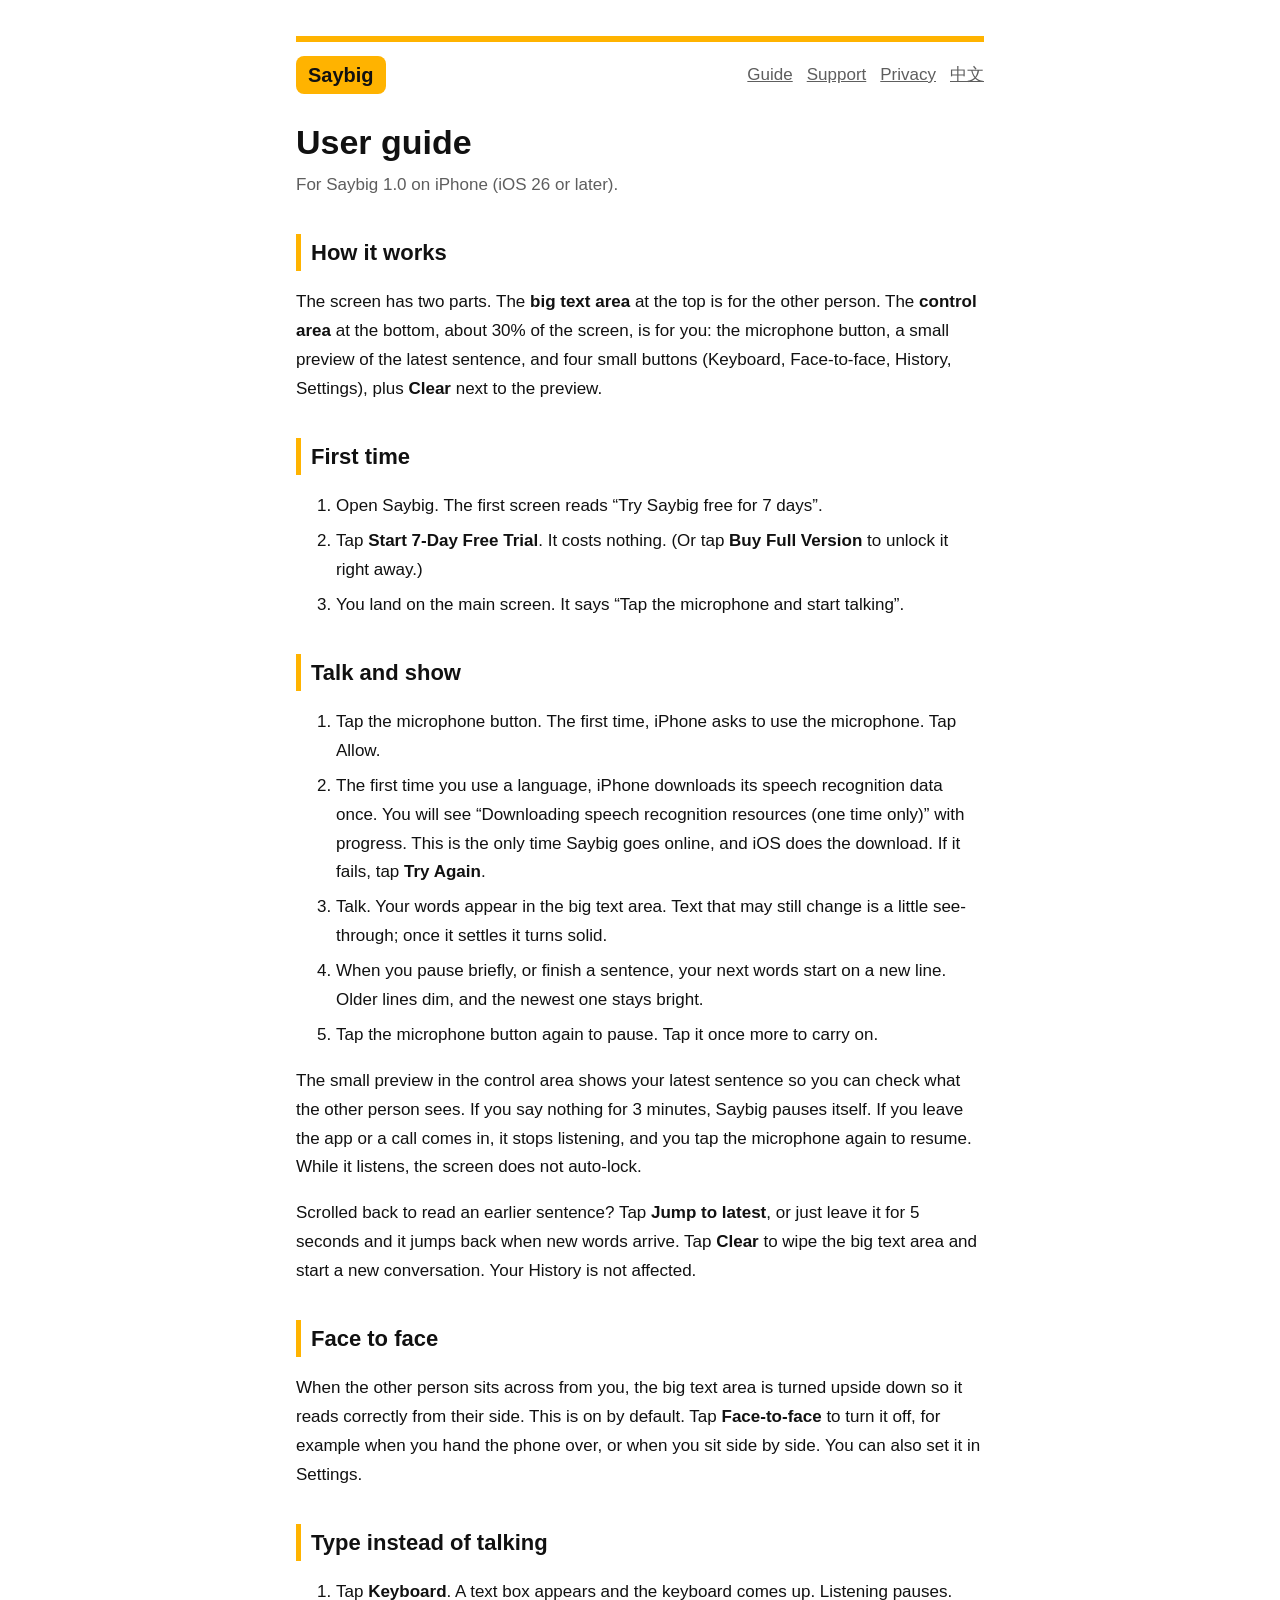
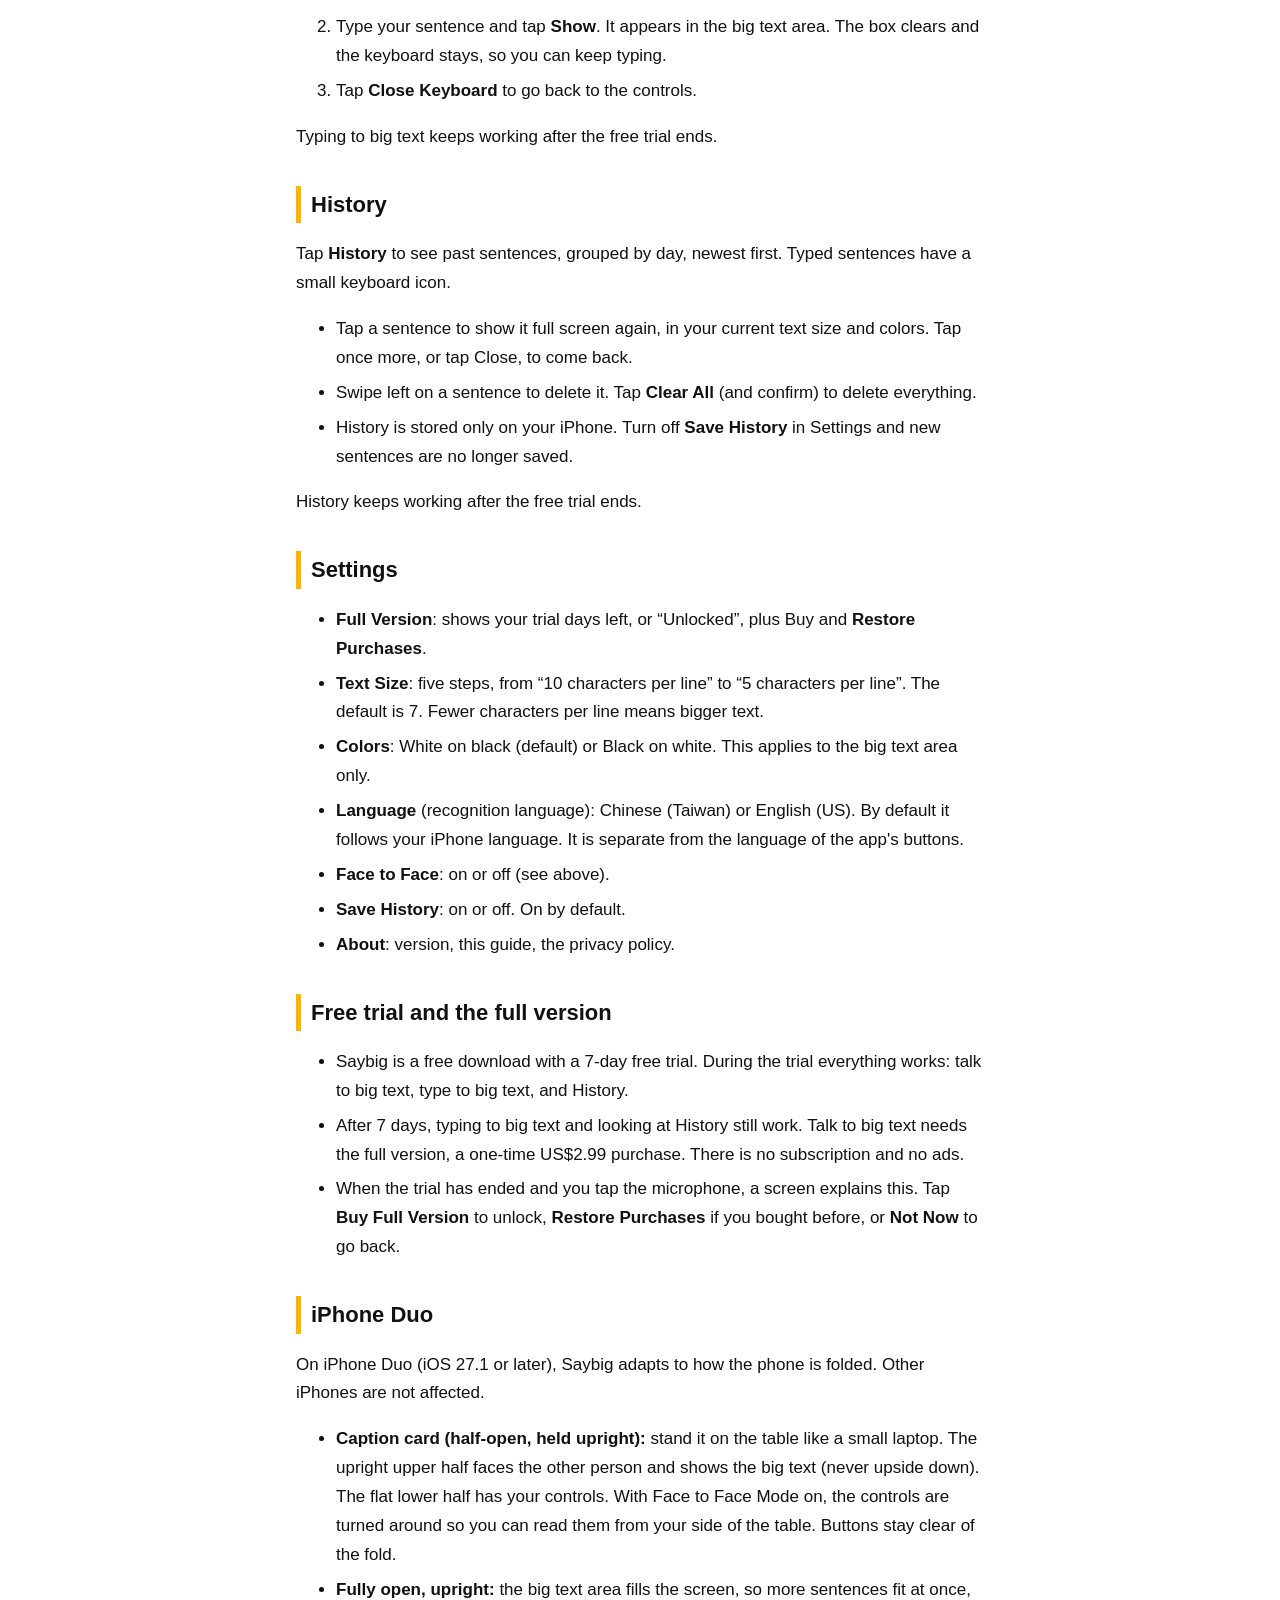
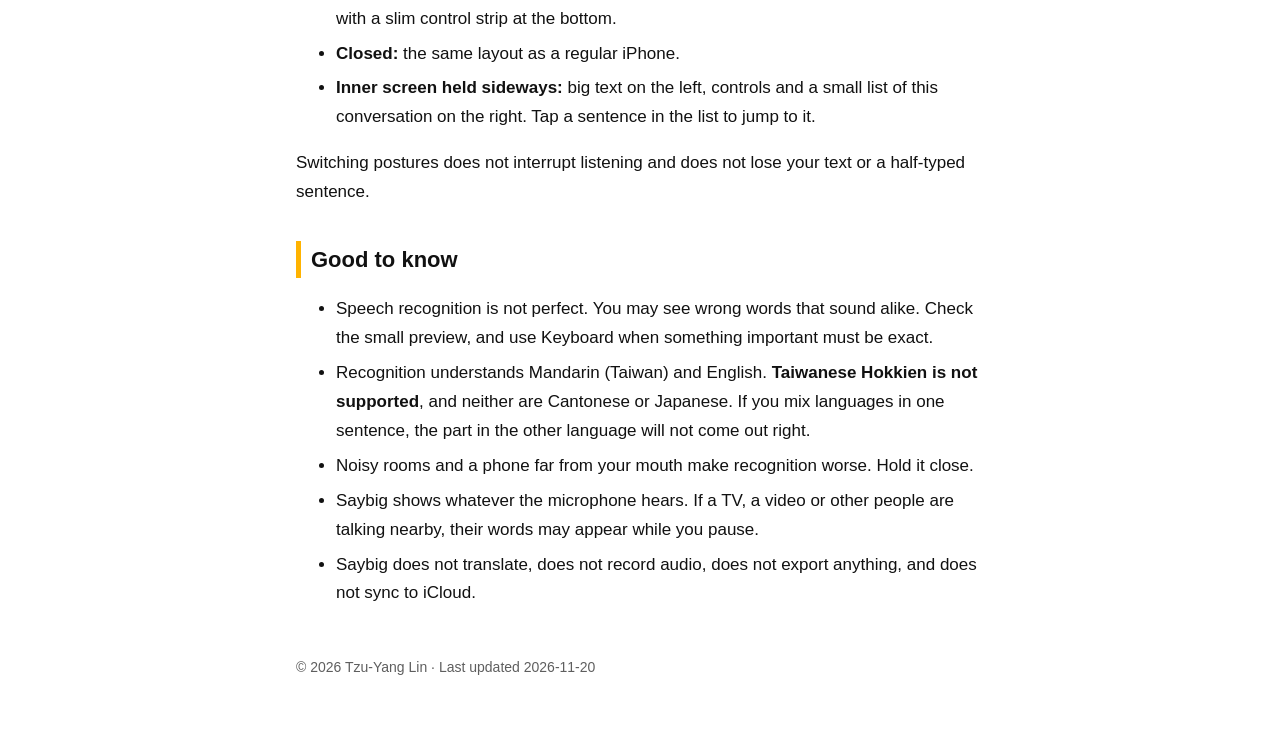
==== guide/index.html @ 4e758f63 "Saybig site: guide, support, privacy (en + zh-Hant), llms.txt Co-Authored-By: Claude Opus 5.5 <norep" ====
<!DOCTYPE html>
<html lang="en">
<head>
<meta charset="utf-8">
<meta name="viewport" content="width=device-width, initial-scale=1">
<meta name="color-scheme" content="light dark">
<title>User guide · Saybig</title>
<meta name="description" content="Saybig turns what you say into huge text on your iPhone screen so the person across from you can read it. On-device recognition, no account, no data collection.">
<link rel="canonical" href="https://franky5440-afk.github.io/saybig-site/guide/">
<link rel="alternate" hreflang="en" href="https://franky5440-afk.github.io/saybig-site/guide/">
<link rel="alternate" hreflang="zh-Hant" href="https://franky5440-afk.github.io/saybig-site/zh/guide/">
<link rel="stylesheet" href="../style.css">
</head>
<body>
<main>
<header><a class="brand" href="../">Saybig</a><nav><a href="../guide/">Guide</a><a href="../support/">Support</a><a href="../privacy/">Privacy</a><a href="../zh/guide/" lang="zh-Hant">中文</a></nav></header>
<h1>User guide</h1>
<p class="meta">For Saybig 1.0 on iPhone (iOS 26 or later).</p>

<h2>How it works</h2>
<p>The screen has two parts. The <strong>big text area</strong> at the top is for the other person. The <strong>control area</strong> at the bottom, about 30% of the screen, is for you: the microphone button, a small preview of the latest sentence, and four small buttons (Keyboard, Face-to-face, History, Settings), plus <strong>Clear</strong> next to the preview.</p>

<h2>First time</h2>
<ol>
<li>Open Saybig. The first screen reads “Try Saybig free for 7 days”.</li>
<li>Tap <strong>Start 7-Day Free Trial</strong>. It costs nothing. (Or tap <strong>Buy Full Version</strong> to unlock it right away.)</li>
<li>You land on the main screen. It says “Tap the microphone and start talking”.</li>
</ol>

<h2>Talk and show</h2>
<ol>
<li>Tap the microphone button. The first time, iPhone asks to use the microphone. Tap Allow.</li>
<li>The first time you use a language, iPhone downloads its speech recognition data once. You will see “Downloading speech recognition resources (one time only)” with progress. This is the only time Saybig goes online, and iOS does the download. If it fails, tap <strong>Try Again</strong>.</li>
<li>Talk. Your words appear in the big text area. Text that may still change is a little see-through; once it settles it turns solid.</li>
<li>When you pause briefly, or finish a sentence, your next words start on a new line. Older lines dim, and the newest one stays bright.</li>
<li>Tap the microphone button again to pause. Tap it once more to carry on.</li>
</ol>
<p>The small preview in the control area shows your latest sentence so you can check what the other person sees. If you say nothing for 3 minutes, Saybig pauses itself. If you leave the app or a call comes in, it stops listening, and you tap the microphone again to resume. While it listens, the screen does not auto-lock.</p>
<p>Scrolled back to read an earlier sentence? Tap <strong>Jump to latest</strong>, or just leave it for 5 seconds and it jumps back when new words arrive. Tap <strong>Clear</strong> to wipe the big text area and start a new conversation. Your History is not affected.</p>

<h2>Face to face</h2>
<p>When the other person sits across from you, the big text area is turned upside down so it reads correctly from their side. This is on by default. Tap <strong>Face-to-face</strong> to turn it off, for example when you hand the phone over, or when you sit side by side. You can also set it in Settings.</p>

<h2>Type instead of talking</h2>
<ol>
<li>Tap <strong>Keyboard</strong>. A text box appears and the keyboard comes up. Listening pauses.</li>
<li>Type your sentence and tap <strong>Show</strong>. It appears in the big text area. The box clears and the keyboard stays, so you can keep typing.</li>
<li>Tap <strong>Close Keyboard</strong> to go back to the controls.</li>
</ol>
<p>Typing to big text keeps working after the free trial ends.</p>

<h2>History</h2>
<p>Tap <strong>History</strong> to see past sentences, grouped by day, newest first. Typed sentences have a small keyboard icon.</p>
<ul>
<li>Tap a sentence to show it full screen again, in your current text size and colors. Tap once more, or tap Close, to come back.</li>
<li>Swipe left on a sentence to delete it. Tap <strong>Clear All</strong> (and confirm) to delete everything.</li>
<li>History is stored only on your iPhone. Turn off <strong>Save History</strong> in Settings and new sentences are no longer saved.</li>
</ul>
<p>History keeps working after the free trial ends.</p>

<h2>Settings</h2>
<ul>
<li><strong>Full Version</strong>: shows your trial days left, or “Unlocked”, plus Buy and <strong>Restore Purchases</strong>.</li>
<li><strong>Text Size</strong>: five steps, from “10 characters per line” to “5 characters per line”. The default is 7. Fewer characters per line means bigger text.</li>
<li><strong>Colors</strong>: White on black (default) or Black on white. This applies to the big text area only.</li>
<li><strong>Language</strong> (recognition language): Chinese (Taiwan) or English (US). By default it follows your iPhone language. It is separate from the language of the app's buttons.</li>
<li><strong>Face to Face</strong>: on or off (see above).</li>
<li><strong>Save History</strong>: on or off. On by default.</li>
<li><strong>About</strong>: version, this guide, the privacy policy.</li>
</ul>

<h2>Free trial and the full version</h2>
<ul>
<li>Saybig is a free download with a 7-day free trial. During the trial everything works: talk to big text, type to big text, and History.</li>
<li>After 7 days, typing to big text and looking at History still work. Talk to big text needs the full version, a one-time US$2.99 purchase. There is no subscription and no ads.</li>
<li>When the trial has ended and you tap the microphone, a screen explains this. Tap <strong>Buy Full Version</strong> to unlock, <strong>Restore Purchases</strong> if you bought before, or <strong>Not Now</strong> to go back.</li>
</ul>

<h2>iPhone Duo</h2>
<p>On iPhone Duo (iOS 27.1 or later), Saybig adapts to how the phone is folded. Other iPhones are not affected.</p>
<ul>
<li><strong>Caption card (half-open, held upright):</strong> stand it on the table like a small laptop. The upright upper half faces the other person and shows the big text (never upside down). The flat lower half has your controls. With Face to Face Mode on, the controls are turned around so you can read them from your side of the table. Buttons stay clear of the fold.</li>
<li><strong>Fully open, upright:</strong> the big text area fills the screen, so more sentences fit at once, with a slim control strip at the bottom.</li>
<li><strong>Closed:</strong> the same layout as a regular iPhone.</li>
<li><strong>Inner screen held sideways:</strong> big text on the left, controls and a small list of this conversation on the right. Tap a sentence in the list to jump to it.</li>
</ul>
<p>Switching postures does not interrupt listening and does not lose your text or a half-typed sentence.</p>

<h2>Good to know</h2>
<ul>
<li>Speech recognition is not perfect. You may see wrong words that sound alike. Check the small preview, and use Keyboard when something important must be exact.</li>
<li>Recognition understands Mandarin (Taiwan) and English. <strong>Taiwanese Hokkien is not supported</strong>, and neither are Cantonese or Japanese. If you mix languages in one sentence, the part in the other language will not come out right.</li>
<li>Noisy rooms and a phone far from your mouth make recognition worse. Hold it close.</li>
<li>Saybig shows whatever the microphone hears. If a TV, a video or other people are talking nearby, their words may appear while you pause.</li>
<li>Saybig does not translate, does not record audio, does not export anything, and does not sync to iCloud.</li>
</ul>

<footer>&copy; 2026 Tzu-Yang Lin · Last updated 2026-11-20</footer>
</main>
</body>
</html>
---- style.css ----
:root { --amber:#FFB300; --accent:#8A5A00; --ink:#111111; --paper:#FFFFFF; --soft:#5E5E5E; --card:#F6F3EA; }
@media (prefers-color-scheme: dark) { :root { --accent:#FFB300; --ink:#F2F2F2; --paper:#0E0E0E; --soft:#A8A8A8; --card:#1B1B1B; } }
* { box-sizing: border-box; }
body { margin:0; background:var(--paper); color:var(--ink); font:17px/1.7 -apple-system, BlinkMacSystemFont, "PingFang TC", "Noto Sans TC", "Helvetica Neue", Arial, sans-serif; overflow-wrap:anywhere; }
main { max-width:720px; margin:0 auto; padding:36px 16px 64px; }
header { display:flex; justify-content:space-between; align-items:center; gap:12px; flex-wrap:wrap; margin-bottom:28px; border-top:6px solid var(--amber); padding-top:14px; }
header a.brand { background:var(--amber); color:#111111; font-weight:800; font-size:20px; text-decoration:none; padding:2px 12px; border-radius:8px; }
nav a { color:var(--soft); margin-left:14px; }
h1 { font-size:34px; line-height:1.2; margin:0 0 8px; }
h2 { font-size:22px; margin:34px 0 8px; padding-left:10px; border-left:5px solid var(--amber); }
h3 { font-size:18px; margin:22px 0 4px; }
p.meta { color:var(--soft); margin-top:0; }
a { color:var(--accent); }
li { margin:6px 0; }
footer { margin-top:48px; color:var(--soft); font-size:14px; }
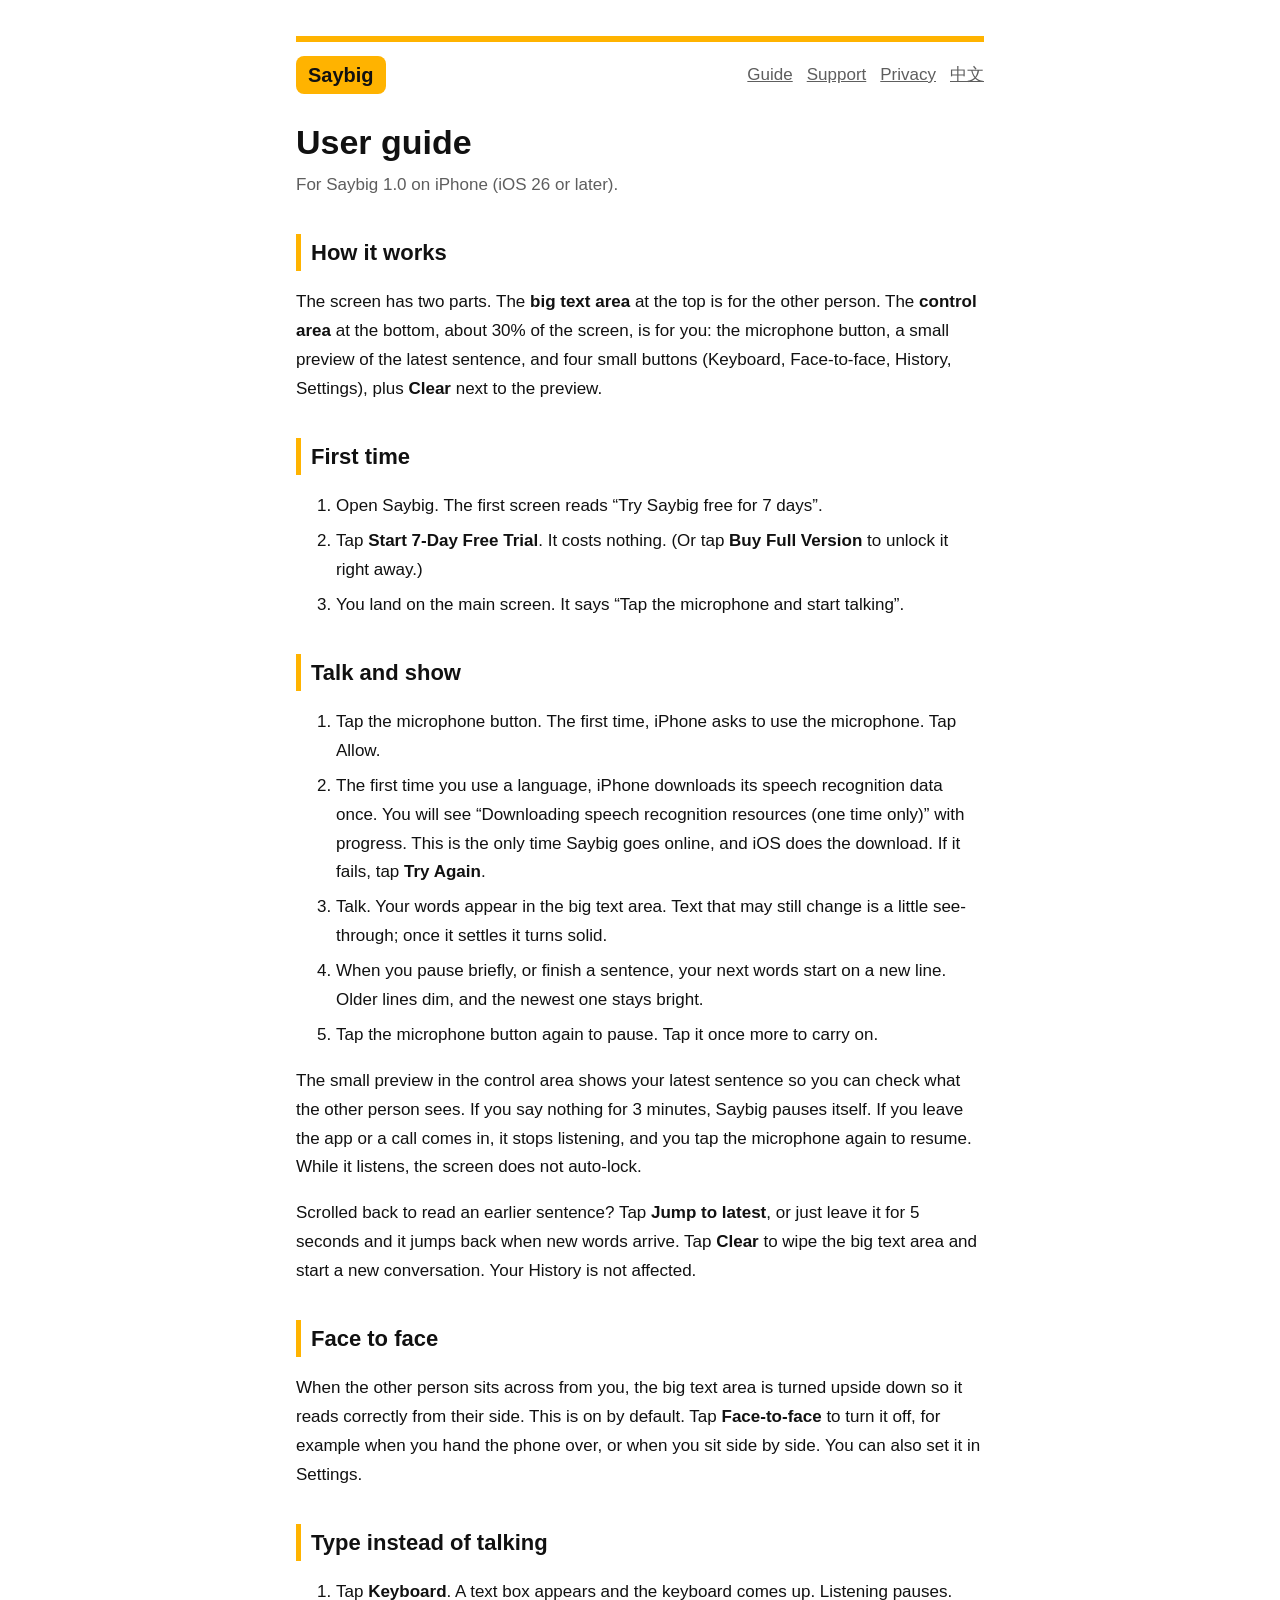
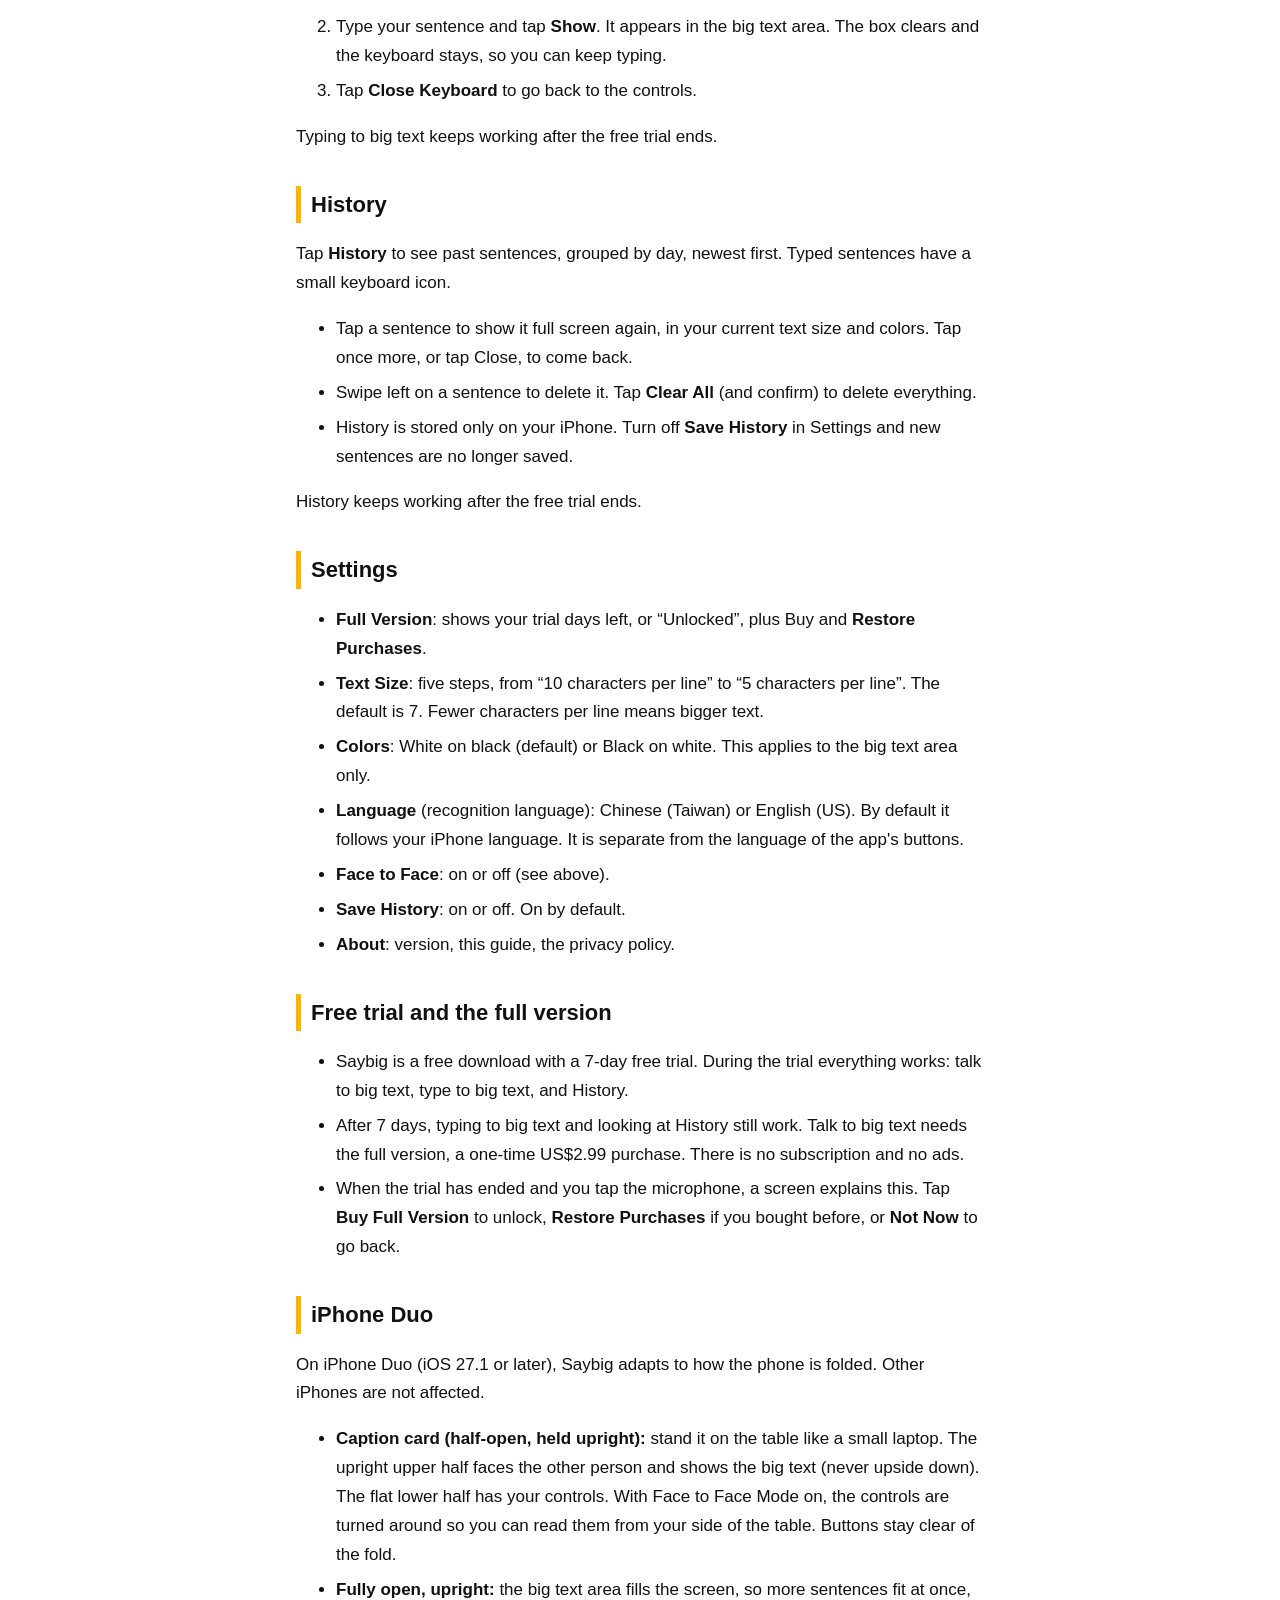
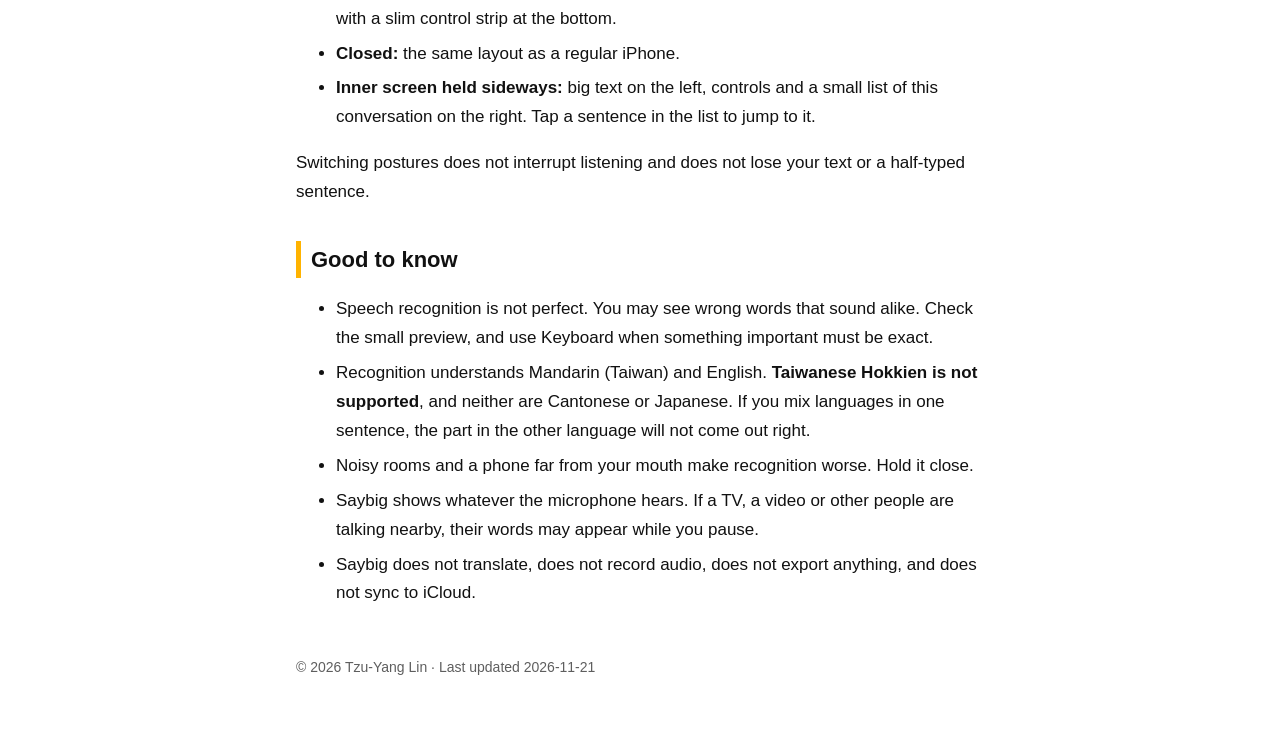
==== commit 3751d13e: "Add App Store link (1.0 is live) Co-Authored-By: Claude Opus 5.5 <noreply@anthropic.com> Claude-Sess" ====
--- a/guide/index.html
+++ b/guide/index.html
@@ -95,7 +95,7 @@
 <li>Saybig does not translate, does not record audio, does not export anything, and does not sync to iCloud.</li>
 </ul>
 
-<footer>&copy; 2026 Tzu-Yang Lin · Last updated 2026-11-20</footer>
+<footer>&copy; 2026 Tzu-Yang Lin · Last updated 2026-11-21</footer>
 </main>
 </body>
 </html>
